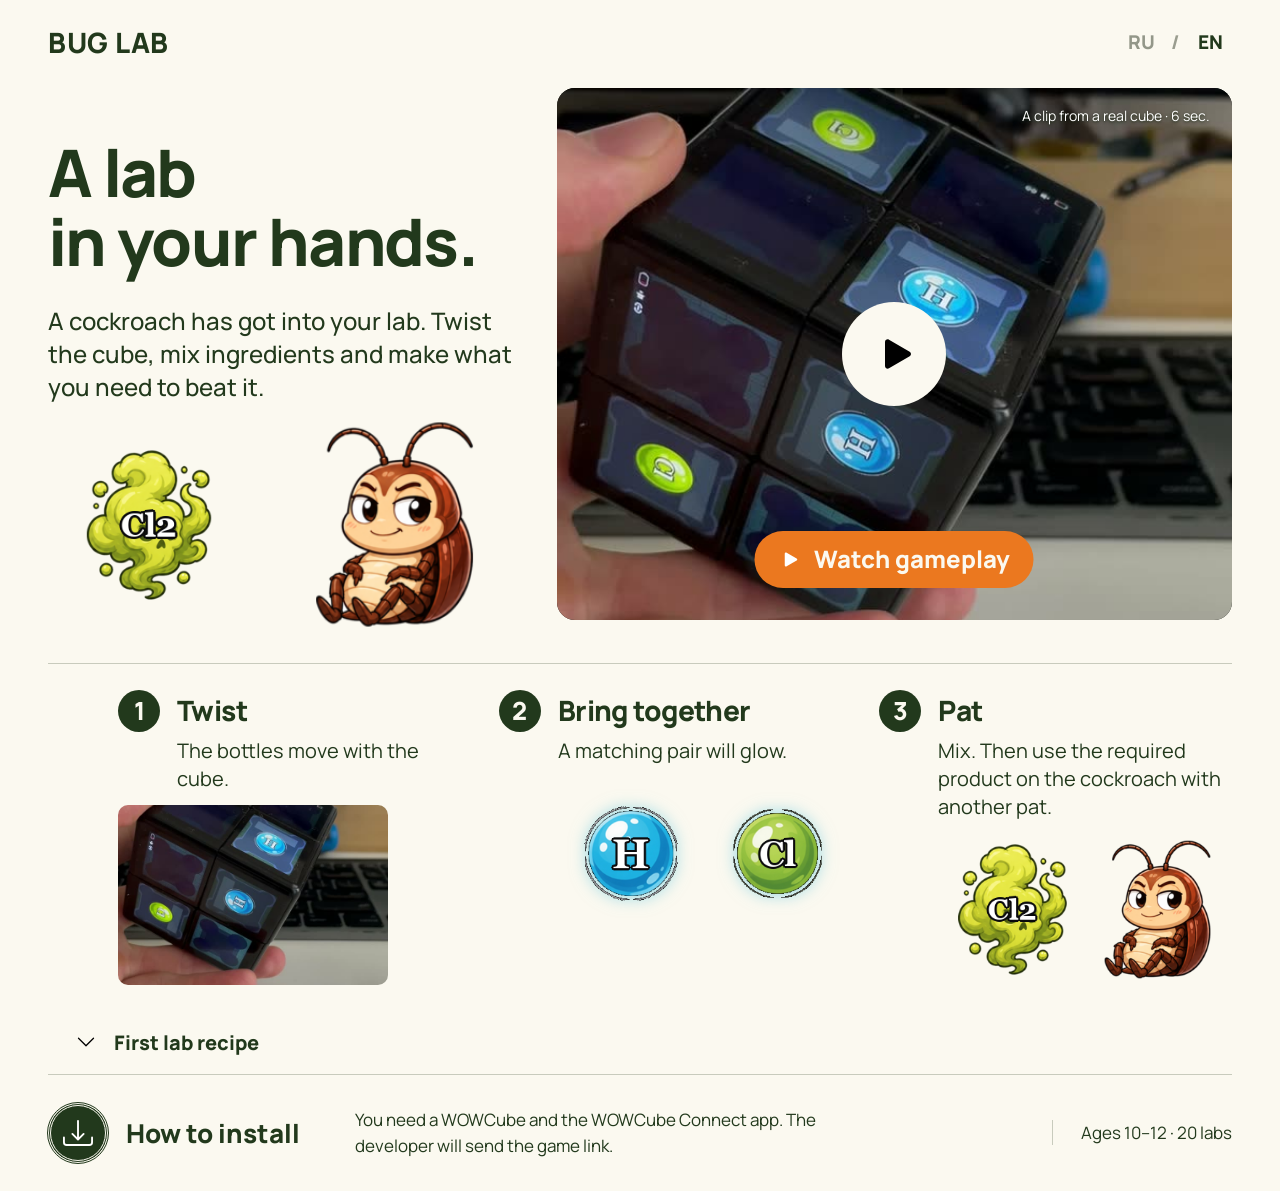
==== index.html @ 0b0538b6 "Publish existing Bug Lab landing as recovery site" ====
<!DOCTYPE html>
<html lang="en" data-lang="en">
<head>
  <meta charset="utf-8">
  <meta name="viewport" content="width=device-width, initial-scale=1">
  <meta name="description" content="Bug Lab: a lab in your hands. Twist the WOWCube, mix ingredients and beat the cockroach. A puzzle game for ages 10–12.">
  <meta name="theme-color" content="#fbf9f0">
  <title>Bug Lab | WOWCube</title>
  <link rel="icon" href="assets/sprites/bug.png" type="image/png">
  <link rel="preconnect" href="https://fonts.googleapis.com">
  <link rel="preconnect" href="https://fonts.gstatic.com" crossorigin>
  <link href="https://fonts.googleapis.com/css2?family=Manrope:wght@400;500;600;700;800&display=swap" rel="stylesheet">
  <link rel="stylesheet" href="styles.css">
</head>
<body>
  <a class="skip-link" href="#main"><span class="ru">К игре</span><span class="en">Skip to the game</span></a>
  <div class="page">
    <header class="header">
      <a class="wordmark" href="#main">BUG LAB</a>
      <div class="languages" role="group" aria-label="Language">
        <button type="button" data-set-lang="ru" aria-pressed="false">RU</button>
        <span aria-hidden="true">/</span>
        <button type="button" data-set-lang="en" aria-pressed="true">EN</button>
      </div>
    </header>

    <main id="main">
      <section class="hero" aria-labelledby="headline">
        <div class="hero-copy">
          <h1 id="headline"><span class="ru">Лаборатория<br>у тебя в руках.</span><span class="en">A lab<br>in your hands.</span></h1>
          <p class="intro"><span class="ru">В лаборатории завёлся таракан.<br class="desktop-break"> Крути куб, смешивай вещества<br class="desktop-break"> и собери то, чем его победить.</span><span class="en">A cockroach has got into your lab. Twist the cube, mix ingredients and make what you need to beat it.</span></p>
          <div class="hero-characters" aria-hidden="true">
            <img class="hero-gas" src="assets/sprites/cl2.png" alt="" width="200" height="200">
            <img class="hero-bug" src="assets/sprites/bug.png" alt="" width="240" height="240">
          </div>
        </div>

        <div class="hero-video">
          <div class="video-frame">
            <video id="gameplay-video" controls playsinline preload="metadata" poster="assets/clips/play.jpg" aria-label="Watch gameplay">
              <source src="assets/clips/play.mp4" type="video/mp4">
              <span class="ru">Браузер не поддерживает видео.</span><span class="en">Your browser does not support video.</span>
            </video>
            <button type="button" id="watch-video" class="watch-video" aria-controls="gameplay-video" aria-label="Watch gameplay">
              <span class="play-disc" aria-hidden="true"><img src="assets/icons/play-fill.svg" alt="" width="52" height="52"></span>
              <span class="play-label"><img src="assets/icons/play-fill.svg" alt="" width="25" height="25" aria-hidden="true"><span class="ru">Смотреть игру</span><span class="en">Watch gameplay</span></span>
            </button>
          </div>
          <p class="video-caption"><span class="ru">Фрагмент игры на настоящем кубе · 6 сек.</span><span class="en">A clip from a real cube · 6 sec.</span></p>
          <p id="video-error" class="video-error" role="status" hidden><span class="ru">Не удалось запустить видео. </span><span class="en">The video could not start. </span><a id="video-fallback" href="assets/clips/play.mp4"><span class="ru">Открыть запись</span><span class="en">Open the recording</span></a></p>
        </div>
      </section>

      <section class="how" aria-labelledby="how-title">
        <h2 id="how-title" class="sr-only"><span class="ru">Как играть</span><span class="en">How to play</span></h2>
        <ol class="steps">
          <li class="step">
            <span class="step-number" aria-hidden="true">1</span>
            <div class="step-body">
              <h2><span class="ru">Поверни</span><span class="en">Twist</span></h2>
              <p><span class="ru">Бутылки едут вместе<br class="desktop-break"> с кубом.</span><span class="en">The bottles move with the cube.</span></p>
              <img class="step-photo" src="assets/clips/play.jpg" alt="WOWCube" width="640" height="640" loading="lazy">
            </div>
          </li>
          <li class="step">
            <span class="step-number" aria-hidden="true">2</span>
            <div class="step-body">
              <h2><span class="ru">Соедини</span><span class="en">Bring together</span></h2>
              <p><span class="ru">Подходящая пара подсветится.</span><span class="en">A matching pair will glow.</span></p>
              <div class="step-sprites pair" aria-hidden="true"><img src="assets/sprites/h.png" alt="" width="160" height="160" loading="lazy"><img src="assets/sprites/cl.png" alt="" width="160" height="160" loading="lazy"></div>
            </div>
          </li>
          <li class="step">
            <span class="step-number" aria-hidden="true">3</span>
            <div class="step-body">
              <h2><span class="ru">Стукни</span><span class="en">Pat</span></h2>
              <p><span class="ru">Смешай. Затем примени нужный продукт к таракану ещё одним стуком.</span><span class="en">Mix. Then use the required product on the cockroach with another pat.</span></p>
              <div class="step-sprites finish" aria-hidden="true"><img src="assets/sprites/cl2.png" alt="" width="160" height="160" loading="lazy"><img src="assets/sprites/bug.png" alt="" width="160" height="160" loading="lazy"></div>
            </div>
          </li>
        </ol>
      </section>

      <details id="full-recipe" class="recipe">
        <summary><img src="assets/icons/chevron-down.svg" alt="" width="20" height="20" aria-hidden="true"><span class="ru">Рецепт первого уровня</span><span class="en">First lab recipe</span></summary>
        <div class="recipe-content">
          <div class="recipe-heading"><h2>Salt trap</h2><p><span class="ru">Цель: получить Cl2 и применить его к таракану.</span><span class="en">Goal: make Cl2 and use it on the cockroach.</span></p></div>
          <ol class="recipe-steps">
            <li><strong>H + Cl → HCl</strong><span class="ru">Совмести первую пару и стукни.</span><span class="en">Bring the first pair together and pat.</span></li>
            <li><strong>H + Cl → HCl</strong><span class="ru">Повтори с оставшимися H и Cl.</span><span class="en">Repeat with the remaining H and Cl.</span></li>
            <li><strong>HCl + HCl → Cl2</strong><span class="ru">Соедини две HCl и стукни.</span><span class="en">Bring both HCl bottles together and pat.</span></li>
            <li><strong><span class="ru">Cl2 + таракан + стук</span><span class="en">Cl2 + cockroach + pat</span></strong><span class="ru">Поставь газ рядом с тараканом и стукни ещё раз.</span><span class="en">Put the gas beside the cockroach and pat once more.</span></li>
          </ol>
          <p class="recipe-note"><span class="ru">Пары должны иметь общую сторону на одной грани. По диагонали и через ребро куба смешать нельзя. Если готовых пар несколько, стук обработает одну подсвеченную пару. Три стука подряд во время игры перезапускают уровень.</span><span class="en">Pairs must share a side on the same face. Diagonals and positions across a cube edge do not count. If several pairs are ready, a pat processes the highlighted pair. Three pats in a row during play restart the lab.</span></p>
          <p class="recipe-note"><span class="ru">Это игровой рецепт. В других лабораториях понадобятся другие продукты.</span><span class="en">This is a game recipe. Other labs require different products.</span></p>
        </div>
      </details>

      <section class="install-section" aria-labelledby="install-title">
        <details id="install" class="install">
          <summary>
            <span class="install-title" id="install-title"><span class="download-disc" aria-hidden="true"><img src="assets/icons/download.svg" alt="" width="30" height="30"></span><span class="ru">Как установить</span><span class="en">How to install</span></span>
            <span class="install-description"><span class="ru">Нужны WOWCube и приложение WOWCube Connect. Ссылку на игру пришлёт разработчик.</span><span class="en">You need a WOWCube and the WOWCube Connect app. The developer will send the game link.</span></span>
            <span class="game-facts"><span class="ru">10–12 лет · 20 лабораторий</span><span class="en">Ages 10–12 · 20 labs</span></span>
          </summary>
          <div class="install-content">
            <ol>
              <li><span class="ru">Установи </span><span class="en">Install </span><a href="https://apps.apple.com/us/app/wowcube-connect/id1579680201">WOWCube Connect</a><span class="ru"> на телефон и подключи куб по Bluetooth.</span><span class="en"> on your phone and connect the cube over Bluetooth.</span></li>
              <li><span class="ru">Получи у разработчика ссылку на сборку и открой её на телефоне. У сборки для тестирования может быть пометка unverified.</span><span class="en">Get the build link from the developer and open it on your phone. The playtest build may be marked unverified.</span></li>
              <li><span class="ru">Установи Bug Lab на куб. Выбери иконку игры в меню куба и стукни два раза, чтобы запустить.</span><span class="en">Install Bug Lab on the cube. Select its icon in the cube menu and pat twice to launch.</span></li>
              <li><span class="ru">На карте выбери наклоном L1 / Salt trap и стукни один раз.</span><span class="en">Tilt to select L1 / Salt trap on the map, then pat once.</span></li>
            </ol>
            <p><span class="ru">После победы один стук открывает следующую лабораторию, три возвращают на карту. Три встряхивания выводят из игры в меню куба. Телефон нужен для установки, сама игра работает на WOWCube.</span><span class="en">After a win, one pat opens the next lab and three return to the map. Three shakes leave the game for the cube menu. The phone installs the game; you play on WOWCube.</span></p>
          </div>
        </details>
      </section>
    </main>

  </div>
  <script src="site.js" defer></script>
</body>
</html>
---- styles.css ----
:root {
  color-scheme: light;
  --paper: #fbf9f0;
  --ink: #22391c;
  --muted: #56604c;
  --orange: #eb781f;
  --line: #c8cbbd;
  --font: "Manrope", Arial, sans-serif;
}

* { box-sizing: border-box; }
html { scroll-behavior: smooth; }
body { margin: 0; background: var(--paper); color: var(--ink); font-family: var(--font); }
button, summary, a { -webkit-tap-highlight-color: transparent; }
button { font: inherit; }
a { color: inherit; text-underline-offset: 4px; }
img { display: block; max-width: 100%; }
button, summary { cursor: pointer; }
[hidden] { display: none !important; }
html[data-lang="ru"] .en, html[data-lang="en"] .ru { display: none; }
:focus-visible { outline: 3px solid var(--orange); outline-offset: 6px; }
.page { width: min(1230px, calc(100% - 96px)); margin: 0 auto; }
.skip-link { position: absolute; top: -80px; left: 24px; z-index: 10; padding: 12px; background: var(--paper); }
.skip-link:focus { top: 12px; }
.sr-only { position: absolute; width: 1px; height: 1px; padding: 0; margin: -1px; overflow: hidden; clip-path: inset(50%); white-space: nowrap; border: 0; }

.header { display: flex; justify-content: space-between; align-items: center; padding: 20px 0 24px; }
.wordmark { font-size: 28px; line-height: 1; letter-spacing: .02em; font-weight: 800; text-decoration: none; }
.languages { display: flex; align-items: center; gap: 8px; font-size: 19px; font-weight: 800; }
.languages > span { color: #9a9d8f; }
.languages button { min-width: 44px; min-height: 44px; padding: 4px; border: 0; background: transparent; color: #939789; font-weight: 800; }
.languages button[aria-pressed="true"] { color: var(--ink); }
.languages button:hover { color: var(--orange); }

.hero { display: grid; grid-template-columns: .7fr 1fr; gap: 36px; align-items: start; padding-bottom: 26px; }
.hero-copy { padding-top: 50px; }
h1 { font-size: clamp(40px, 5.12vw, 68px); font-weight: 800; letter-spacing: -.025em; line-height: 1.05; margin: 0 0 28px; }
.intro { font-size: 24px; font-weight: 500; line-height: 1.38; margin: 0; max-width: 32ch; }
.hero-characters { display: flex; align-items: center; justify-content: space-around; gap: 18px; height: 224px; margin-top: 10px; }
.hero-gas { width: 166px; height: 166px; object-fit: contain; }
.hero-bug { width: 215px; height: 215px; object-fit: contain; }
.hero-video { min-width: 0; position: relative; }
.video-frame { position: relative; overflow: hidden; border-radius: 18px; background: #11140e; aspect-ratio: 1.27; }
.video-frame video { display: block; width: 100%; height: 100%; object-fit: cover; object-position: center top; }
.watch-video { position: absolute; inset: 0; width: 100%; padding: 0; border: 0; color: var(--paper); background: transparent; }
.play-disc { position: absolute; top: 50%; left: 50%; width: 104px; height: 104px; display: grid; place-items: center; border-radius: 50%; background: var(--paper); transform: translate(-50%, -50%); }
.play-disc img { margin-left: 7px; }
.play-label { position: absolute; left: 50%; bottom: 32px; transform: translateX(-50%); display: flex; align-items: center; justify-content: center; gap: 10px; padding: 14px 24px; max-width: calc(100% - 36px); border-radius: 999px; background: var(--orange); font-size: 24px; line-height: 1.2; font-weight: 800; white-space: nowrap; }
.play-label img, .download-disc img { filter: invert(1); }
.watch-video:hover .play-label { background: #ce6110; }
.watch-video:focus-visible { outline-offset: -7px; border-radius: 18px; }
.video-caption { position: absolute; right: 22px; top: 18px; margin: 0; color: white; font-size: 14px; text-align: right; pointer-events: none; text-shadow: 0 1px 3px #172510; }
.video-error { color: #7d341a; font-size: 14px; line-height: 1.5; }

.how { border-top: 1px solid var(--line); padding-top: 26px; }
.steps { display: grid; grid-template-columns: repeat(3, 1fr); gap: 28px; padding: 0 0 0 70px; margin: 0; list-style: none; }
.step { display: grid; grid-template-columns: 42px 1fr; gap: 17px; min-width: 0; }
.step-number { display: grid; place-items: center; width: 42px; height: 42px; border-radius: 50%; background: var(--ink); color: var(--paper); font-size: 25px; line-height: 1; font-weight: 800; }
.step-body { min-width: 0; }
.step h2 { font-size: 28px; line-height: 1.2; margin: 4px 0 9px; font-weight: 800; letter-spacing: -.02em; }
.step p { font-size: 20px; line-height: 1.4; margin: 0; max-width: 27ch; }
.step:nth-child(2) p { max-width: 22ch; }
.step-photo { width: 270px; height: 180px; object-fit: cover; border-radius: 10px; margin: 12px 0 0 -59px; }
.step-sprites { display: flex; align-items: center; justify-content: center; height: 178px; gap: 0; }
.step-sprites img { width: 50%; max-width: 145px; height: 158px; object-fit: contain; }
.pair img { max-width: 160px; height: 178px; filter: drop-shadow(0 0 8px rgba(64, 190, 217, .55)); }

summary { list-style: none; }
summary::-webkit-details-marker { display: none; }
.recipe { margin-top: 16px; border-bottom: 1px solid var(--line); }
.recipe > summary { display: flex; align-items: center; gap: 18px; padding: 14px 28px 18px; font-size: 20px; font-weight: 800; }
.recipe > summary:hover, .install > summary:hover .install-title { color: #a94b0b; }
.recipe[open] > summary img { transform: rotate(180deg); }
.recipe-content { padding: 10px 0 26px; }
.recipe-heading { display: flex; align-items: baseline; gap: 24px; flex-wrap: wrap; }
.recipe-heading h2 { margin: 0; font-size: 24px; }
.recipe-heading p { margin: 0; font-size: 16px; }
.recipe-steps { display: grid; grid-template-columns: repeat(4, 1fr); gap: 24px; list-style-position: inside; padding: 0; margin: 24px 0; }
.recipe-steps li { padding-top: 14px; border-top: 1px solid var(--line); font-size: 14px; line-height: 1.5; }
.recipe-steps strong { display: block; margin: 6px 0 8px; font-size: 18px; line-height: 1.4; }
.recipe-note { max-width: 85ch; color: var(--muted); font-size: 14px; line-height: 1.6; margin: 10px 0 0; }

.install > summary { display: grid; grid-template-columns: 285px 1fr auto; gap: 22px; align-items: center; padding: 28px 0; }
.install-title { display: flex; align-items: center; gap: 18px; font-size: 26px; font-weight: 800; white-space: nowrap; }
.download-disc { display: grid; place-items: center; width: 60px; height: 60px; flex-shrink: 0; border: 3px double var(--paper); outline: 1px solid var(--ink); border-radius: 50%; background: var(--ink); }
.install-description { font-size: 17px; line-height: 1.5; max-width: 47ch; }
.game-facts { padding-left: 28px; border-left: 1px solid var(--line); font-size: 17px; line-height: 1.5; white-space: nowrap; }
.install-content { padding: 0 0 24px 78px; max-width: 950px; font-size: 16px; line-height: 1.7; }
.install-content ol { padding-left: 22px; margin: 0 0 18px; }
.install-content li { margin: 7px 0; }

@media (max-width: 1050px) {
  .page { width: calc(100% - 56px); }
  .hero { grid-template-columns: .85fr 1fr; gap: 24px; }
  .hero-copy { padding-top: 18px; }
  .desktop-break { display: none; }
  h1 { font-size: 48px; }
  .intro { font-size: 20px; }
  .hero-characters { height: 176px; }
  .hero-gas { width: 125px; height: 125px; }
  .hero-bug { width: 170px; height: 170px; }
  .video-frame { aspect-ratio: 1; }
  .play-label { font-size: 19px; padding: 12px 18px; bottom: 22px; }
  .step { grid-template-columns: 34px 1fr; gap: 10px; }
  .steps { padding-left: 0; }
  .step-number { width: 34px; height: 34px; font-size: 21px; }
  .step h2 { font-size: 23px; }
  .step p { font-size: 15px; min-height: 90px; }
  .step-photo { width: 100%; height: 135px; margin-left: 0; }
  .step-sprites { height: 147px; }
  .step-sprites img { height: 125px; }
  .install > summary { grid-template-columns: 260px 1fr; gap: 14px 24px; }
  .game-facts { grid-column: 2; border: 0; padding: 0; }
}

@media (max-width: 700px) {
  .page { width: calc(100% - 36px); }
  .header { padding: 16px 0 20px; }
  .wordmark { font-size: 23px; }
  .languages { font-size: 16px; gap: 2px; }
  .hero { display: block; padding-bottom: 22px; }
  .hero-copy { position: relative; padding: 0; }
  h1 { font-size: clamp(34px, 8.8vw, 48px); line-height: 1.08; margin-bottom: 18px; }
  .intro { font-size: 18px; line-height: 1.45; max-width: 35ch; }
  .hero-characters { height: 132px; width: 245px; margin: 3px auto 12px; justify-content: space-between; }
  .hero-gas { width: 105px; height: 105px; }
  .hero-bug { width: 133px; height: 133px; }
  .video-frame { aspect-ratio: 1.24; border-radius: 14px; }
  .play-disc { width: 76px; height: 76px; }
  .play-disc img { width: 36px; height: 36px; margin-left: 5px; }
  .play-label { font-size: 17px; bottom: 17px; padding: 11px 17px; }
  .play-label img { width: 20px; height: 20px; }
  .video-caption { text-align: right; font-size: 11px; right: 12px; top: 12px; }
  .how { padding-top: 22px; }
  .steps { grid-template-columns: 1fr; gap: 22px; }
  .step { grid-template-columns: 36px 1fr; gap: 12px; }
  .step h2 { font-size: 26px; margin-top: 1px; }
  .step p { font-size: 16px; min-height: 0; max-width: 34ch; }
  .step-photo { width: 210px; height: 120px; margin-top: 14px; }
  .step-sprites { max-width: 250px; height: 124px; margin-top: 10px; justify-content: flex-start; }
  .step-sprites img { height: 120px; width: 50%; max-width: 120px; }
  .recipe { margin-top: 20px; }
  .recipe > summary { padding: 14px 0 18px; gap: 12px; font-size: 18px; min-height: 48px; }
  .recipe-heading { gap: 6px; }
  .recipe-steps { grid-template-columns: 1fr; gap: 12px; margin-top: 16px; }
  .recipe-steps li { padding-top: 12px; }
  .install > summary { display: flex; flex-direction: column; align-items: flex-start; gap: 16px; padding: 24px 0; }
  .install-title { font-size: 23px; gap: 14px; }
  .download-disc { width: 46px; height: 46px; }
  .download-disc img { width: 24px; height: 24px; }
  .install-description { font-size: 16px; }
  .game-facts { font-size: 15px; white-space: normal; }
  .install-content { padding: 0 0 16px; }
}

@media (prefers-reduced-motion: reduce) {
  html { scroll-behavior: auto; }
}
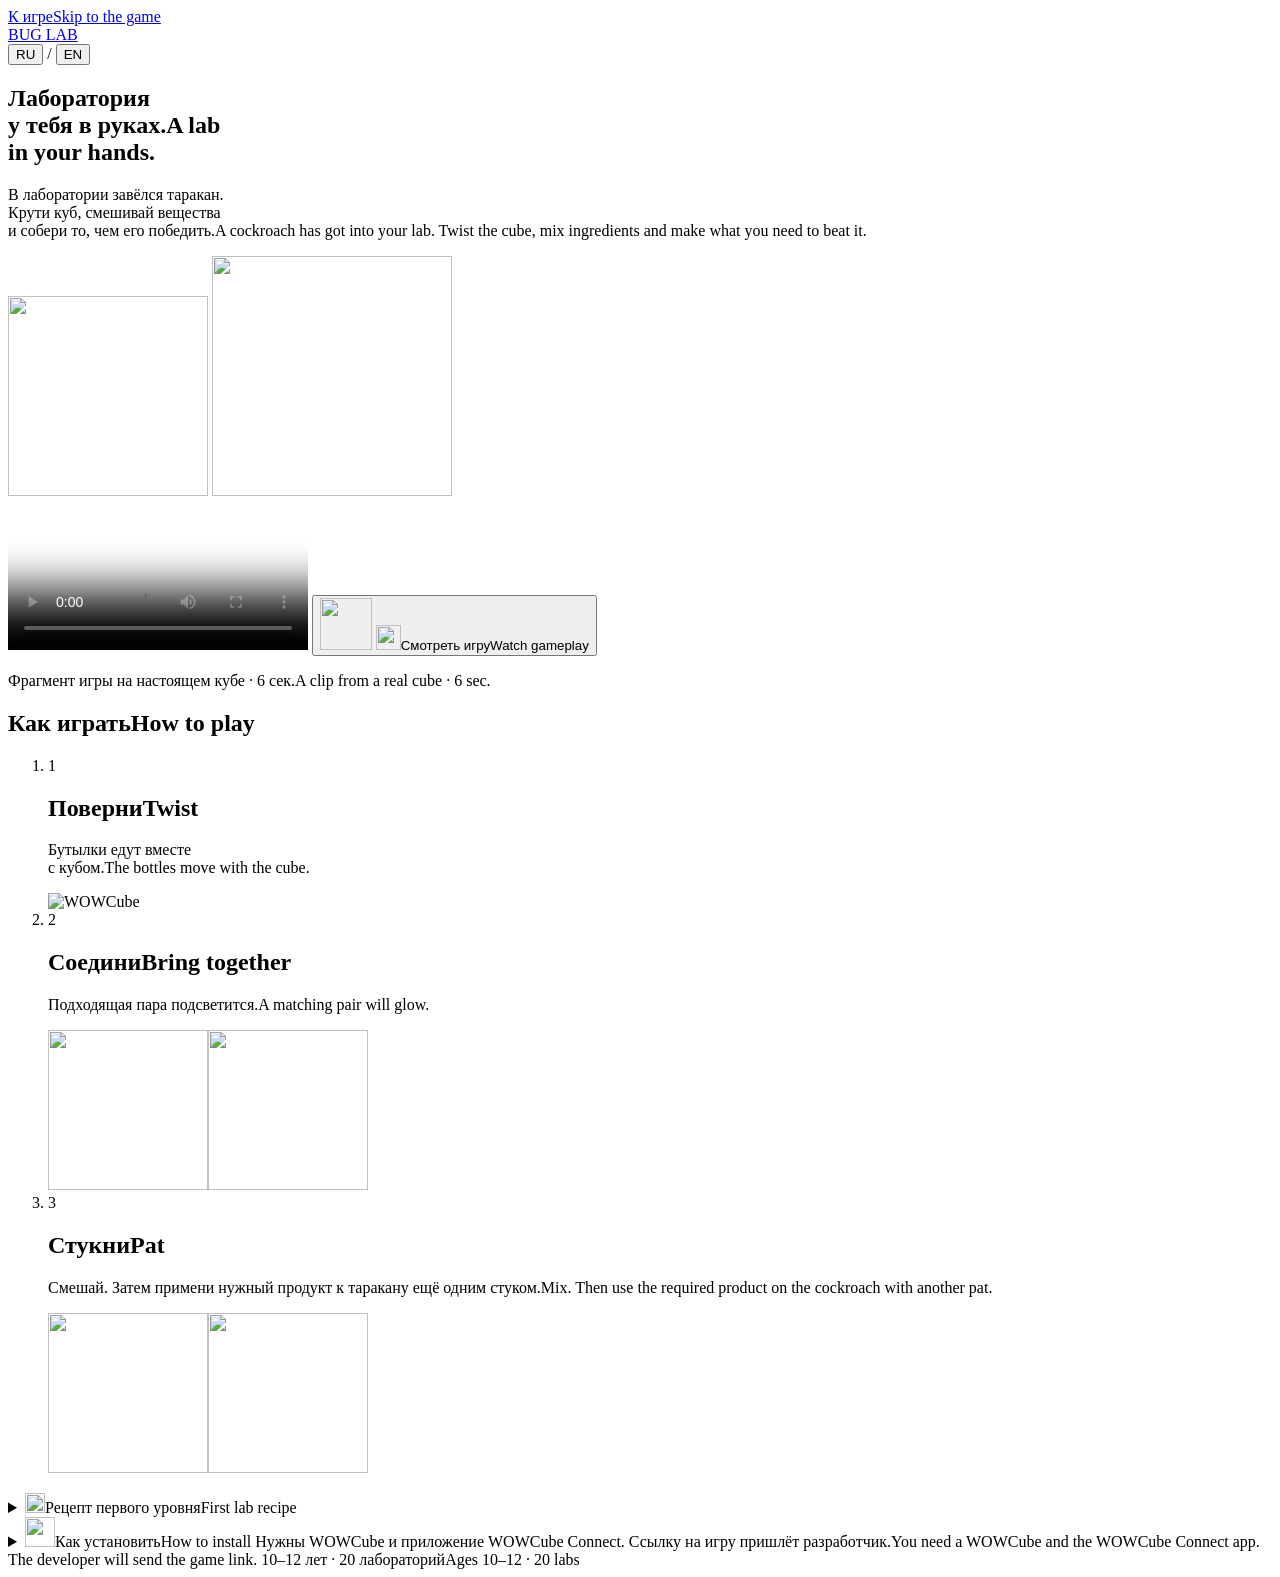
==== commit 79247c17: "Prepare Bug Lab for Joinee Webflow Cloud mount" ====
--- a/index.html
+++ b/index.html
@@ -1,6 +1,7 @@
 <!DOCTYPE html>
 <html lang="en" data-lang="en">
 <head>
+  <base href="/industries/mind-sports-edgames/wowcube-chemistryapp/">
   <meta charset="utf-8">
   <meta name="viewport" content="width=device-width, initial-scale=1">
   <meta name="description" content="Bug Lab: a lab in your hands. Twist the WOWCube, mix ingredients and beat the cockroach. A puzzle game for ages 10–12.">
